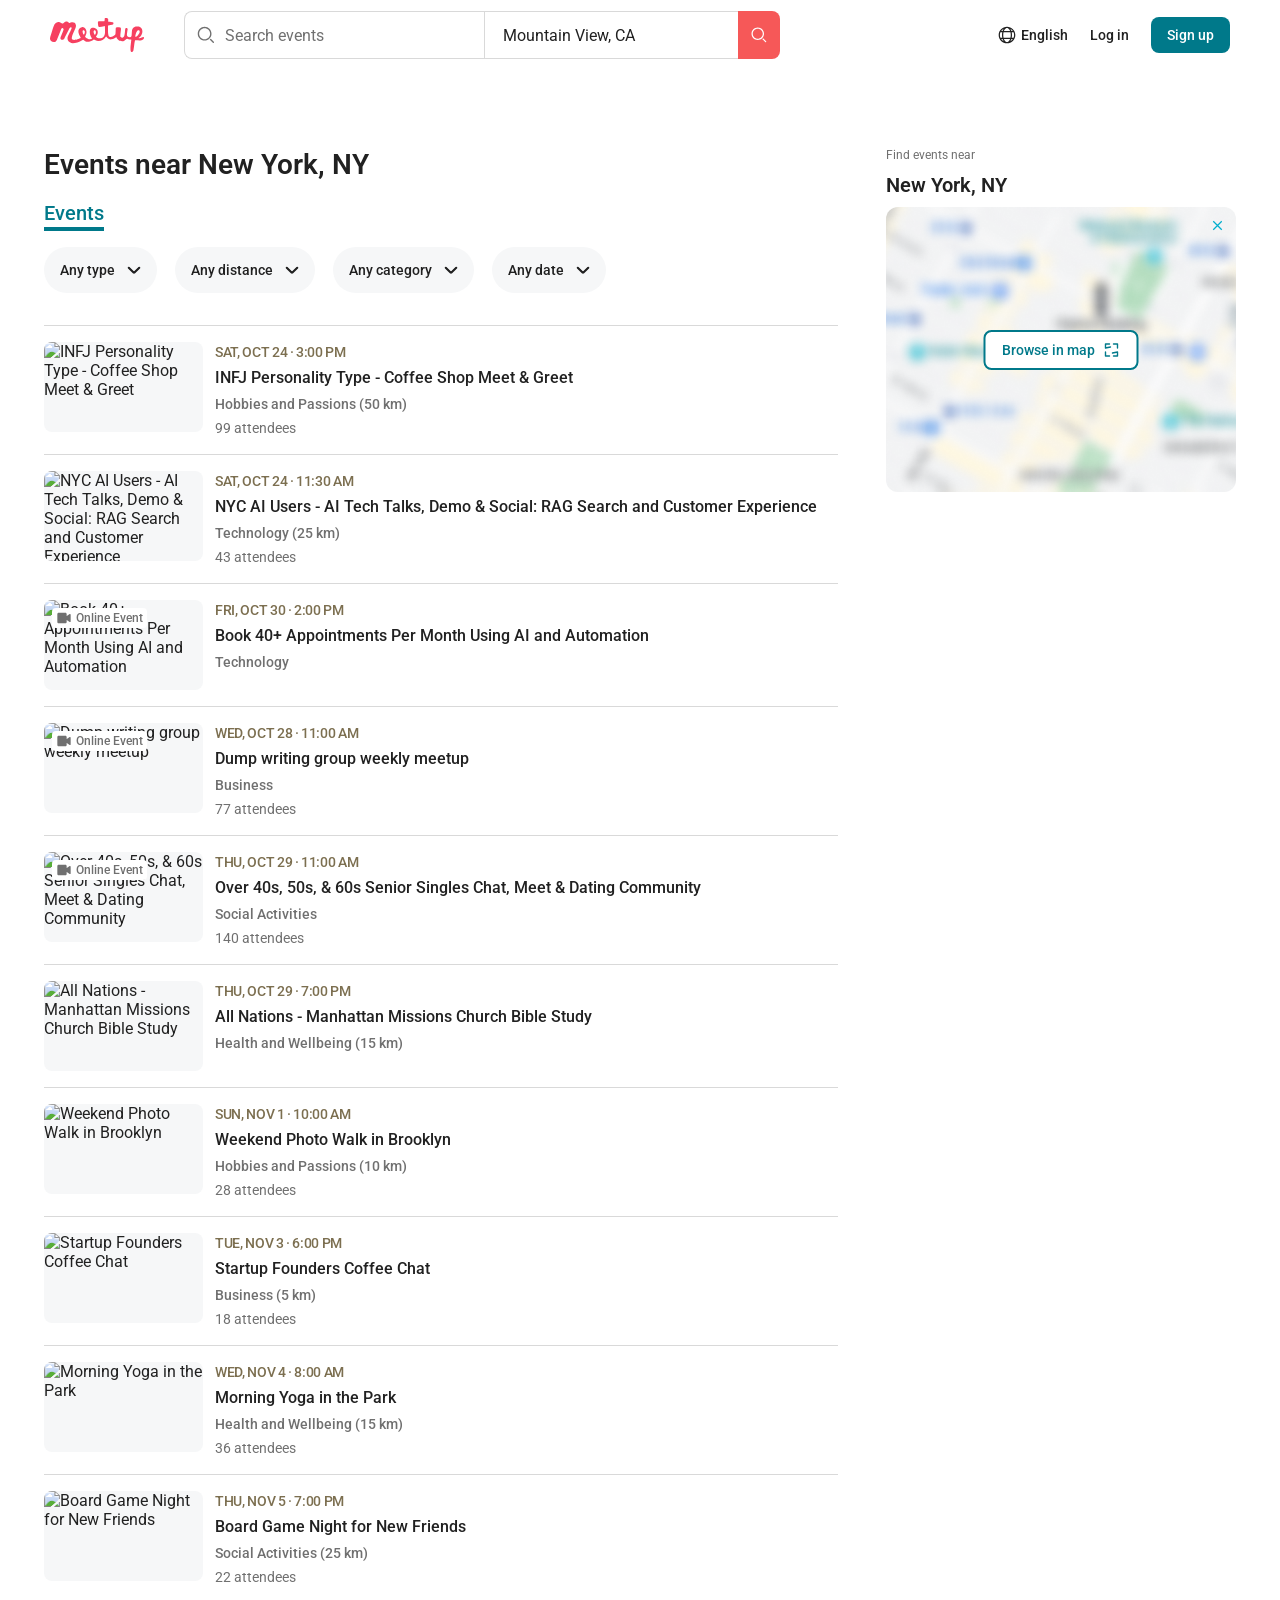
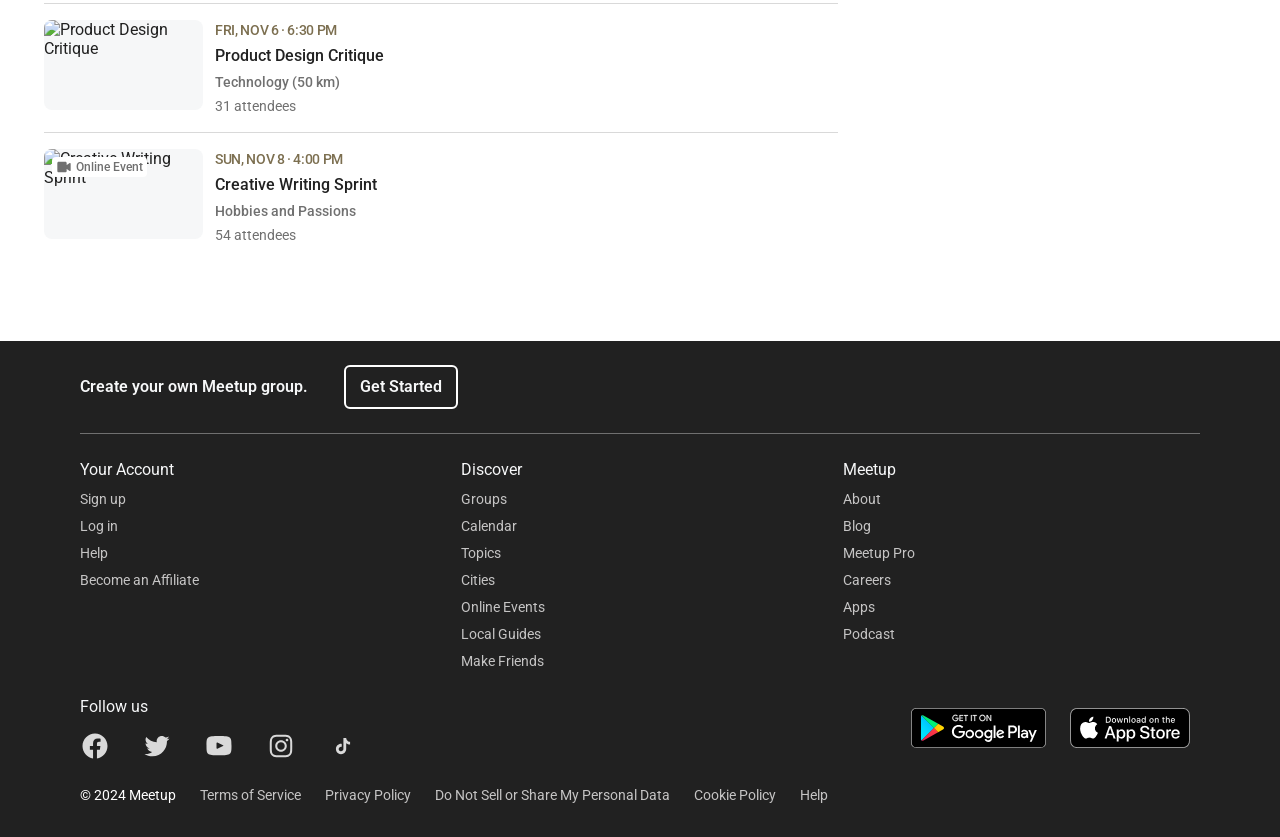
==== events.html @ 1668bad0 "Initial commit" ====
<!doctype html>
<html lang="en">
  <head>
    <meta charset="UTF-8" />
    <meta name="viewport" content="width=device-width, initial-scale=1.0" />
    <title>Events near New York, NY — Meetup</title>
    <link rel="stylesheet" href="styles/style.css" />
  </head>
  <body>
    <header class="header">
      <a class="header__logo" href="index.html" aria-label="Meetup home">
        <img src="assets/images/logo.svg" alt="Meetup" width="94" height="34" />
      </a>
      <div class="header__search">
        <label class="header__field header__field_search">
          <img class="header__icon" src="assets/images/search.svg" alt="" width="22" height="22" />
          <input type="text" placeholder="Search events" readonly aria-label="Search events" />
        </label>
        <label class="header__field header__field_location">
          <input type="text" value="Mountain View, CA" readonly aria-label="Location" />
        </label>
        <a class="header__submit" href="#" aria-hidden="true">
          <img src="assets/images/search-white.svg" alt="" width="20" height="20" />
        </a>
      </div>
      <div class="header__actions">
        <a class="header__lang" href="#">
          <img src="assets/images/globe.svg" alt="" width="20" height="20" />
          English
        </a>
        <a class="header__login" href="#">Log in</a>
        <a class="header__signup" href="#">Sign up</a>
      </div>
    </header>

    <div class="page-search header__search">
      <label class="header__field header__field_search">
        <img class="header__icon" src="assets/images/search.svg" alt="" width="22" height="22" />
        <input type="text" placeholder="Search events" readonly aria-label="Search events" />
      </label>
      <a class="header__submit" href="#" aria-hidden="true">
        <img src="assets/images/search-white.svg" alt="" width="20" height="20" />
      </a>
    </div>

    <main class="events-page">
      <div class="container events-layout">
        <div class="events-layout__main">
          <div class="events-layout__intro">
            <h1 class="events-page__title">Events near New York, NY</h1>
            <span class="events-page__tab">Events</span>
            <div class="filters">
              <div class="filter" data-filter="type">
                <button class="filter__button" type="button" aria-expanded="false">
                  <span class="filter__label">Any type</span>
                  <img src="assets/images/chevron.svg" alt="" width="14" height="14" />
                </button>
                <ul class="filter__menu" hidden>
                  <li><button class="filter__option" type="button" data-value="">Any type</button></li>
                  <li><button class="filter__option" type="button" data-value="online">Online</button></li>
                  <li><button class="filter__option" type="button" data-value="offline">Offline</button></li>
                </ul>
              </div>
              <div class="filter" data-filter="distance">
                <button class="filter__button" type="button" aria-expanded="false">
                  <span class="filter__label">Any distance</span>
                  <img src="assets/images/chevron.svg" alt="" width="14" height="14" />
                </button>
                <ul class="filter__menu" hidden>
                  <li><button class="filter__option" type="button" data-value="">Any distance</button></li>
                  <li><button class="filter__option" type="button" data-value="5">5 km</button></li>
                  <li><button class="filter__option" type="button" data-value="10">10 km</button></li>
                  <li><button class="filter__option" type="button" data-value="15">15 km</button></li>
                  <li><button class="filter__option" type="button" data-value="25">25 km</button></li>
                  <li><button class="filter__option" type="button" data-value="50">50 km</button></li>
                  <li><button class="filter__option" type="button" data-value="75">75 km</button></li>
                  <li><button class="filter__option" type="button" data-value="100">100 km</button></li>
                </ul>
              </div>
              <div class="filter" data-filter="category">
                <button class="filter__button" type="button" aria-expanded="false">
                  <span class="filter__label">Any category</span>
                  <img src="assets/images/chevron.svg" alt="" width="14" height="14" />
                </button>
                <ul class="filter__menu" hidden>
                  <li><button class="filter__option" type="button" data-value="">Any category</button></li>
                  <li><button class="filter__option" type="button" data-value="Social Activities">Social Activities</button></li>
                  <li><button class="filter__option" type="button" data-value="Hobbies and Passions">Hobbies and Passions</button></li>
                  <li><button class="filter__option" type="button" data-value="Health and Wellbeing">Health and Wellbeing</button></li>
                  <li><button class="filter__option" type="button" data-value="Business">Business</button></li>
                  <li><button class="filter__option" type="button" data-value="Technology">Technology</button></li>
                </ul>
              </div>
              <div class="filter" data-filter="date">
                <button class="filter__button" type="button" aria-expanded="false">
                  <span class="filter__label">Any date</span>
                  <img src="assets/images/chevron.svg" alt="" width="14" height="14" />
                </button>
                <ul class="filter__menu" data-filter-menu="date" hidden>
                  <li><button class="filter__option" type="button" data-value="">Any date</button></li>
                </ul>
              </div>
            </div>
          </div>
          <div class="event-list" data-events="list"></div>
        </div>

        <aside class="map-card">
          <p class="map-card__label">Find events near</p>
          <p class="map-card__city">New York, NY</p>
          <div class="map-card__frame">
            <img class="map-card__image" src="assets/images/map.png" alt="Map of events near New York" />
            <a class="map-card__close" href="#">
              <img src="assets/images/map-close.svg" alt="" width="15" height="15" />
            </a>
            <a class="map-card__browse" href="#">
              Browse in map
              <svg width="18" height="18" viewBox="0 0 18 18" fill="none" aria-hidden="true">
                <path d="M7 3H3v4M11 15h4v-4M3 7l5-1M15 11l-5 1M11 3h4v4M7 15H3v-4" stroke="#00798a" stroke-width="1.4" stroke-linecap="round" stroke-linejoin="round" />
              </svg>
            </a>
          </div>
        </aside>
      </div>
    </main>

    <footer class="footer">
      <div class="footer__inner">
        <div class="footer__cta">
          <p class="footer__cta-text">Create your own Meetup group.</p>
          <a class="footer__button" href="#">Get Started</a>
        </div>
        <nav class="footer__nav" aria-label="Footer">
          <div class="footer__column">
            <p class="footer__heading">Your Account</p>
            <a class="footer__link" href="#">Sign up</a>
            <a class="footer__link" href="#">Log in</a>
            <a class="footer__link" href="#">Help</a>
            <a class="footer__link" href="#">Become an Affiliate</a>
          </div>
          <div class="footer__column">
            <p class="footer__heading">Discover</p>
            <a class="footer__link" href="#">Groups</a>
            <a class="footer__link" href="#">Calendar</a>
            <a class="footer__link" href="#">Topics</a>
            <a class="footer__link" href="#">Cities</a>
            <a class="footer__link" href="#">Online Events</a>
            <a class="footer__link" href="#">Local Guides</a>
            <a class="footer__link" href="#">Make Friends</a>
          </div>
          <div class="footer__column">
            <p class="footer__heading">Meetup</p>
            <a class="footer__link" href="#">About</a>
            <a class="footer__link" href="#">Blog</a>
            <a class="footer__link" href="#">Meetup Pro</a>
            <a class="footer__link" href="#">Careers</a>
            <a class="footer__link" href="#">Apps</a>
            <a class="footer__link" href="#">Podcast</a>
          </div>
        </nav>
        <div class="footer__bottom">
          <div class="footer__social">
            <p class="footer__social-title">Follow us</p>
            <div class="footer__icons">
              <img src="assets/images/facebook.svg" alt="Facebook" width="30" height="30" />
              <img src="assets/images/twitter.svg" alt="Twitter" width="30" height="30" />
              <img src="assets/images/youtube.svg" alt="YouTube" width="30" height="30" />
              <img src="assets/images/instagram.svg" alt="Instagram" width="30" height="30" />
              <img src="assets/images/tiktok.svg" alt="TikTok" width="30" height="30" />
            </div>
          </div>
          <div class="footer__apps">
            <img class="footer__badge" src="assets/images/google-play.svg" alt="Get it on Google Play" width="140" height="40" />
            <img class="footer__badge" src="assets/images/app-store.png" alt="Download on the App Store" width="140" height="40" />
          </div>
        </div>
        <div class="footer__legal">
          <span class="footer__copy">© 2024 Meetup</span>
          <a class="footer__link" href="#">Terms of Service</a>
          <a class="footer__link" href="#">Privacy Policy</a>
          <a class="footer__link" href="#">Do Not Sell or Share My Personal Data</a>
          <a class="footer__link" href="#">Cookie Policy</a>
          <a class="footer__link" href="#">Help</a>
        </div>
      </div>
    </footer>

    <script src="js/main.js"></script>
  </body>
</html>
---- styles/style.css ----
@font-face {
  font-family: "Roboto";
  src: url("../assets/fonts/roboto-400.woff2") format("woff2");
  font-weight: 400;
  font-style: normal;
  font-display: swap;
}

@font-face {
  font-family: "Roboto";
  src: url("../assets/fonts/roboto-500.woff2") format("woff2");
  font-weight: 500;
  font-style: normal;
  font-display: swap;
}

@font-face {
  font-family: "Roboto";
  src: url("../assets/fonts/roboto-600.woff2") format("woff2");
  font-weight: 600;
  font-style: normal;
  font-display: swap;
}

@font-face {
  font-family: "Roboto";
  src: url("../assets/fonts/roboto-700.woff2") format("woff2");
  font-weight: 700;
  font-style: normal;
  font-display: swap;
}

*,
*::before,
*::after {
  box-sizing: border-box;
}

body {
  margin: 0;
  font-family: "Roboto", Arial, sans-serif;
  color: #212121;
  background: #fff;
}

h1,
h2,
h3,
p,
ul {
  margin: 0;
}

ul {
  padding: 0;
  list-style: none;
}

button,
input {
  font: inherit;
  color: inherit;
}

button {
  border: 0;
  background: none;
  cursor: pointer;
}

img {
  display: block;
  max-width: 100%;
}

a {
  color: inherit;
  text-decoration: none;
}

.container {
  width: min(1192px, calc(100% - 32px));
  margin-inline: auto;
}

.header {
  display: flex;
  align-items: center;
  padding: 11px 50px;
  gap: 40px;
  background: #fff;
}

.header__logo {
  display: flex;
  flex-shrink: 0;
  width: 94px;
  height: 34px;
}

.header__logo img {
  width: 94px;
  height: 34px;
}

.header__search {
  display: flex;
  align-items: stretch;
  flex-shrink: 0;
}

.header__field {
  display: flex;
  align-items: center;
  gap: 6px;
  background: #fff;
  border: 1px solid #d9d9d9;
}

.header__field_search {
  width: 300px;
  padding: 12px 10px;
  border-right: 0;
  border-radius: 8px 0 0 8px;
}

.header__field_location {
  width: 254px;
  padding: 12px 16px;
  border-right: 0;
}

.header__field input {
  width: 100%;
  border: 0;
  outline: 0;
  background: transparent;
  font-size: 16px;
  line-height: 16px;
}

.header__field_search input::placeholder {
  color: #707070;
}

.header__icon {
  width: 22px;
  height: 22px;
  flex-shrink: 0;
}

.header__submit {
  display: flex;
  align-items: center;
  justify-content: center;
  width: 42px;
  background: #f65858;
  border-radius: 0 8px 8px 0;
}

.header__submit img {
  width: 20px;
  height: 20px;
}

.header__actions {
  display: flex;
  align-items: center;
  gap: 22px;
  margin-left: auto;
}

.header__lang,
.header__login,
.header__signup {
  font-size: 14px;
  line-height: 20px;
  font-weight: 500;
}

.header__lang {
  display: flex;
  align-items: center;
  gap: 4px;
}

.header__lang img {
  width: 20px;
  height: 20px;
}

.header__signup {
  display: inline-flex;
  align-items: center;
  justify-content: center;
  padding: 8px 16px;
  border-radius: 8px;
  background: #00798a;
  color: #fff;
}

.page-search {
  display: none;
}

.hero {
  padding-top: 71px;
  padding-bottom: 98px;
}

.hero__inner {
  display: flex;
  align-items: center;
  justify-content: space-between;
  gap: 48px;
}

.hero__content {
  display: flex;
  flex-direction: column;
  align-items: flex-start;
  gap: 24px;
  max-width: 610px;
}

.hero__title {
  font-size: 42px;
  line-height: 52px;
  font-weight: 700;
}

.hero__text {
  max-width: 609px;
  font-size: 16px;
  line-height: 24px;
  font-weight: 400;
}

.hero__button {
  display: inline-flex;
  align-items: center;
  padding: 8px 16px;
  border-radius: 8px;
  background: #00798a;
  color: #fff;
  font-size: 16px;
  line-height: 24px;
}

.hero__button:hover {
  background: #006574;
}

.hero__image {
  width: 379px;
  object-fit: contain;
  flex-shrink: 0;
}

.events-block {
  padding-top: 24px;
}

.events-block__inner {
  display: flex;
  flex-direction: column;
  gap: 40px;
}

.events {
  display: flex;
  flex-direction: column;
  gap: 24px;
}

.events__head {
  display: flex;
  align-items: center;
  justify-content: space-between;
  gap: 16px;
}

.events__heading {
  display: flex;
  align-items: center;
  gap: 12px;
}

.events__title {
  font-size: 28px;
  line-height: 36px;
  font-weight: 600;
}

.events__place {
  display: flex;
  align-items: center;
  gap: 8px;
  padding: 10px 12px;
  border-radius: 8px;
  background: rgba(151, 202, 209, 0.12);
  color: #00798a;
  font-size: 20px;
  line-height: 24px;
  font-weight: 600;
}

.events__place img {
  width: 22px;
  height: 22px;
}

.events__all {
  color: #00798a;
  font-size: 16px;
  line-height: 24px;
  font-weight: 500;
}

.events__all:hover {
  text-decoration: underline;
}

.events__list {
  display: grid;
  grid-template-columns: repeat(4, minmax(0, 1fr));
  gap: 36px;
}

.event-card {
  display: flex;
  flex-direction: column;
  gap: 12px;
  min-width: 0;
  min-height: 399px;
}

.event-card__media,
.event-row__media {
  position: relative;
}

.event-card__image {
  width: 100%;
  aspect-ratio: 272 / 153;
  object-fit: cover;
  border-radius: 8px;
  background: #f6f7f8;
}

.event-card__body {
  display: flex;
  flex-direction: column;
  gap: 14px;
}

.event-card__title {
  font-size: 20px;
  line-height: 24px;
  font-weight: 600;
}

.event-card__category {
  color: #707070;
  font-size: 14px;
  line-height: 20px;
  font-weight: 500;
}

.event-card__details {
  display: flex;
  flex-direction: column;
  gap: 8px;
}

.event-card__stats {
  display: flex;
  flex-wrap: wrap;
  align-items: center;
  gap: 16px;
}

.event-card__stat {
  display: flex;
  align-items: center;
  gap: 6px;
  font-size: 16px;
  line-height: 24px;
}

.event-card__date {
  font-size: 14px;
  line-height: 20px;
  letter-spacing: -0.35px;
  text-transform: uppercase;
}

.event-card__stat img {
  width: 20px;
  height: 20px;
  flex-shrink: 0;
}

.event-badge {
  position: absolute;
  top: 8px;
  left: 8px;
  display: flex;
  align-items: center;
  gap: 4px;
  padding: 2px 4px;
  border-radius: 4px;
  background: #fff;
}

.event-badge__icon {
  width: 16px;
  height: 16px;
}

.event-badge__text {
  color: #707070;
  font-size: 12px;
  line-height: 16px;
  font-weight: 500;
}

.page-rest {
  display: flex;
  flex-direction: column;
  gap: 64px;
  padding-top: 40px;
  padding-bottom: 64px;
}

.join {
  display: flex;
  align-items: center;
  justify-content: space-between;
  gap: 24px;
  padding: 20px 56px;
  border-radius: 8px;
  background: rgba(151, 202, 209, 0.08);
}

.join__content {
  display: flex;
  flex-direction: column;
  align-items: flex-start;
  gap: 16px;
  max-width: 680px;
}

.join__title,
.section-title {
  font-size: 28px;
  line-height: 36px;
  font-weight: 600;
}

.join__text,
.section-text {
  font-size: 16px;
  line-height: 24px;
}

.join__text {
  max-width: 665px;
}

.join__button {
  display: inline-flex;
  align-items: center;
  justify-content: center;
  width: 192px;
  padding: 8px 16px;
  border-radius: 8px;
  background: #e32359;
  color: #fff;
  font-size: 16px;
  line-height: 24px;
  font-weight: 500;
}

.join__image {
  width: 341px;
  object-fit: contain;
  flex-shrink: 0;
}

.categories,
.cities,
.works,
.stories {
  display: flex;
  flex-direction: column;
  gap: 24px;
}

.categories__list {
  display: grid;
  grid-template-columns: repeat(8, minmax(0, 1fr));
  gap: 16px;
}

.category {
  display: flex;
  flex-direction: column;
  align-items: center;
  justify-content: flex-start;
  gap: 6px;
  padding: 22px 12px;
  border-radius: 8px;
  background: rgba(151, 202, 209, 0.08);
  text-align: center;
}

.category img {
  width: 20px;
  height: 20px;
}

.category__name {
  font-size: 16px;
  line-height: 24px;
  font-weight: 500;
}

.cities {
  gap: 28px;
}

.cities__intro,
.stories__intro {
  display: flex;
  flex-direction: column;
  gap: 16px;
}

.section-text {
  max-width: 894px;
  color: #707070;
}

.cities__list {
  display: grid;
  grid-template-columns: repeat(5, minmax(0, 1fr));
  gap: 42px;
}

.city {
  display: flex;
  flex-direction: column;
  align-items: center;
  gap: 24px;
}

.city__image {
  width: 100%;
  max-width: 205px;
  aspect-ratio: 1;
  object-fit: cover;
  border-radius: 50%;
}

.city__name {
  font-size: 20px;
  line-height: 28px;
  font-weight: 600;
  text-align: center;
}

.works__list {
  display: grid;
  grid-template-columns: repeat(2, minmax(0, 1fr));
  gap: 32px;
}

.works__card {
  display: flex;
  align-items: flex-start;
  gap: 24px;
  padding: 32px 24px;
  border-radius: 8px;
  background: rgba(151, 202, 209, 0.08);
}

.works__card img {
  width: 41px;
  height: 41px;
  flex-shrink: 0;
}

.works__content {
  display: flex;
  flex-direction: column;
  align-items: flex-start;
  gap: 16px;
}

.works__title {
  font-size: 20px;
  line-height: 24px;
  font-weight: 600;
}

.works__text {
  font-size: 16px;
  line-height: 24px;
}

.works__link {
  color: #00798a;
  font-size: 16px;
  line-height: 24px;
  font-weight: 500;
}

.stories__list {
  display: grid;
  grid-template-columns: repeat(3, minmax(0, 1fr));
  gap: 32px;
}

.story {
  display: flex;
  flex-direction: column;
  align-items: flex-start;
  gap: 16px;
}

.story__image {
  width: 100%;
  aspect-ratio: 376 / 192;
  object-fit: cover;
  border-radius: 8px;
}

.story__title {
  font-size: 18px;
  line-height: 28px;
  font-weight: 600;
}

.story__text {
  color: #707070;
  font-size: 16px;
  line-height: 24px;
}

.story__link {
  color: #00798a;
  font-size: 16px;
  line-height: 24px;
}

.events-page {
  padding-top: 77px;
  padding-bottom: 80px;
}

.events-layout {
  display: grid;
  grid-template-columns: minmax(0, 1fr) 350px;
  gap: 48px;
  align-items: start;
}

.events-layout__main {
  display: flex;
  flex-direction: column;
  gap: 32px;
  min-width: 0;
}

.events-layout__intro {
  display: flex;
  flex-direction: column;
  align-items: flex-start;
  gap: 16px;
}

.events-page__title {
  font-size: 28px;
  line-height: 36px;
  font-weight: 600;
}

.events-page__tab {
  border-bottom: 4px solid #00798a;
  color: #00798a;
  font-size: 20px;
  line-height: 28px;
  font-weight: 500;
}

.filters {
  display: flex;
  flex-wrap: wrap;
  gap: 18px;
}

.filter {
  position: relative;
}

.filter__button {
  display: flex;
  align-items: center;
  justify-content: center;
  gap: 12px;
  padding: 16px;
  border-radius: 40px;
  background: #f6f7f8;
  font-size: 14px;
  line-height: 14px;
  font-weight: 500;
}

.filter__button img {
  width: 14px;
  height: 14px;
}

.filter_open .filter__button img {
  transform: rotate(180deg);
}

.filter__menu {
  position: absolute;
  z-index: 5;
  top: calc(100% + 8px);
  left: 0;
  display: flex;
  flex-direction: column;
  min-width: max-content;
  padding-block: 8px;
  border: 1px solid #d9d9d9;
  border-radius: 12px;
  background: #fff;
  box-shadow: 0 8px 24px rgba(33, 33, 33, 0.12);
}

.filter__menu[hidden] {
  display: none;
}

.filter__option {
  padding: 10px 16px;
  text-align: left;
  font-size: 14px;
  line-height: 20px;
  white-space: nowrap;
}

.filter__option:hover {
  background: #f6f7f8;
}

.event-list {
  display: flex;
  flex-direction: column;
}

.event-row {
  display: flex;
  gap: 12px;
  padding-block: 16px;
  border-top: 1px solid #d9d9d9;
}

.event-row__image {
  width: 159px;
  aspect-ratio: 159 / 90;
  object-fit: cover;
  border-radius: 8px;
  background: #f6f7f8;
}

.event-row__body {
  display: flex;
  flex-direction: column;
  gap: 4px;
  min-width: 0;
}

.event-row__date {
  color: #7c6f50;
  font-size: 14px;
  line-height: 20px;
  font-weight: 500;
  letter-spacing: -0.35px;
  text-transform: uppercase;
}

.event-row__title {
  font-size: 16px;
  line-height: 24px;
  font-weight: 500;
}

.event-row__category,
.event-row__attendees {
  color: #707070;
  font-size: 14px;
  line-height: 20px;
}

.event-row__category {
  font-weight: 500;
}

.events-empty {
  padding-top: 24px;
  color: #707070;
  font-size: 16px;
  line-height: 24px;
}

.map-card {
  display: flex;
  flex-direction: column;
  gap: 8px;
}

.map-card__label {
  color: #707070;
  font-size: 12px;
  line-height: 16px;
}

.map-card__city {
  font-size: 20px;
  line-height: 28px;
  font-weight: 600;
}

.map-card__frame {
  position: relative;
  aspect-ratio: 350 / 285;
  border-radius: 12px;
  overflow: hidden;
}

.map-card__image {
  width: 100%;
  height: 100%;
  object-fit: cover;
}

.map-card__close {
  position: absolute;
  top: 11px;
  right: 11px;
  width: 15px;
  height: 15px;
}

.map-card__close img {
  width: 15px;
  height: 15px;
}

.map-card__browse {
  position: absolute;
  top: 50%;
  left: 50%;
  display: flex;
  align-items: center;
  justify-content: center;
  gap: 8px;
  padding: 8px 16px;
  border: 2px solid #00798a;
  border-radius: 8px;
  background: #fff;
  color: #00798a;
  font-size: 14px;
  line-height: 20px;
  font-weight: 500;
  transform: translate(-50%, -50%);
  white-space: nowrap;
}

.footer {
  background: #212121;
  color: #f6f7f8;
}

.footer__inner {
  display: flex;
  flex-direction: column;
  gap: 24px;
  width: min(1120px, calc(100% - 32px));
  margin-inline: auto;
  padding-block: 24px 32px;
}

.footer__cta {
  display: flex;
  align-items: center;
  gap: 36px;
  padding-bottom: 24px;
  border-bottom: 1px solid #707070;
}

.footer__cta-text {
  font-size: 16px;
  line-height: 24px;
  font-weight: 600;
}

.footer__button {
  display: inline-flex;
  align-items: center;
  justify-content: center;
  padding: 8px 14px;
  border: 2px solid #fff;
  border-radius: 6px;
  font-size: 16px;
  line-height: 24px;
  font-weight: 600;
}

.footer__nav {
  display: grid;
  grid-template-columns: repeat(3, minmax(0, 1fr));
  gap: 24px;
}

.footer__column {
  display: flex;
  flex-direction: column;
  align-items: flex-start;
  gap: 7px;
}

.footer__heading {
  font-size: 16px;
  line-height: 24px;
}

.footer__link {
  color: #c5c4c4;
  font-size: 14px;
  line-height: 20px;
}

.footer__bottom {
  display: flex;
  align-items: center;
  justify-content: space-between;
  gap: 24px;
}

.footer__social {
  display: flex;
  flex-direction: column;
  gap: 12px;
}

.footer__social-title {
  font-size: 16px;
  line-height: 24px;
}

.footer__icons {
  display: flex;
  align-items: center;
  gap: 32px;
}

.footer__icons img {
  width: 30px;
  height: 30px;
}

.footer__apps {
  display: flex;
  align-items: center;
  gap: 12px;
}

.footer__badge {
  width: 140px;
  object-fit: contain;
}

.footer__legal {
  display: flex;
  flex-wrap: wrap;
  align-items: center;
  gap: 24px;
}

.footer__copy {
  color: #fff;
  font-size: 14px;
  line-height: 20px;
}

.footer__legal .footer__link {
  font-size: 14px;
  line-height: 20px;
}

@media (max-width: 1100px) {
  .header {
    padding: 14px 16px;
    gap: 16px;
  }

  .header__search,
  .header__lang,
  .header__login {
    display: none;
  }

  .page-search {
    display: flex;
    width: min(1192px, calc(100% - 32px));
    margin: 16px auto 0;
  }

  .page-search .header__field_search {
    flex: 1;
    width: auto;
  }

  .events__list,
  .categories__list {
    grid-template-columns: repeat(2, minmax(0, 1fr));
  }

  .cities__list {
    grid-template-columns: repeat(3, minmax(0, 1fr));
  }

  .stories__list,
  .works__list,
  .events-layout {
    grid-template-columns: 1fr;
  }

  .map-card {
    display: none;
  }

  .join {
    padding-inline: 24px;
  }

  .join__image {
    width: 220px;
    height: auto;
  }
}

@media (max-width: 720px) {
  .hero {
    padding-top: 28px;
    padding-bottom: 40px;
  }

  .hero__inner {
    flex-direction: column;
    align-items: flex-start;
    gap: 28px;
  }

  .hero__title {
    font-size: 32px;
    line-height: 40px;
  }

  .hero__image {
    width: min(100%, 280px);
    height: auto;
    align-self: center;
  }

  .events__head,
  .events__heading {
    align-items: flex-start;
    flex-direction: column;
  }

  .events__title,
  .section-title,
  .join__title,
  .events-page__title {
    font-size: 24px;
    line-height: 32px;
  }

  .categories__list,
  .cities__list {
    grid-template-columns: 1fr 1fr;
  }

  .events__list {
    grid-template-columns: 1fr;
  }

  .events-page {
    padding-top: 28px;
  }

  .event-row {
    gap: 12px;
  }

  .event-row__image {
    width: 98px;
  }

  .join {
    flex-direction: column;
    align-items: flex-start;
    padding: 24px 16px;
  }

  .join__image {
    width: 100%;
  }

  .works__card {
    padding: 20px 16px;
  }

  .footer__bottom,
  .footer__cta {
    flex-direction: column;
    align-items: flex-start;
  }

  .footer__apps {
    flex-wrap: wrap;
  }

  .filters {
    flex-wrap: nowrap;
    width: 100%;
    overflow-x: auto;
  }

  .filter {
    flex-shrink: 0;
  }
}
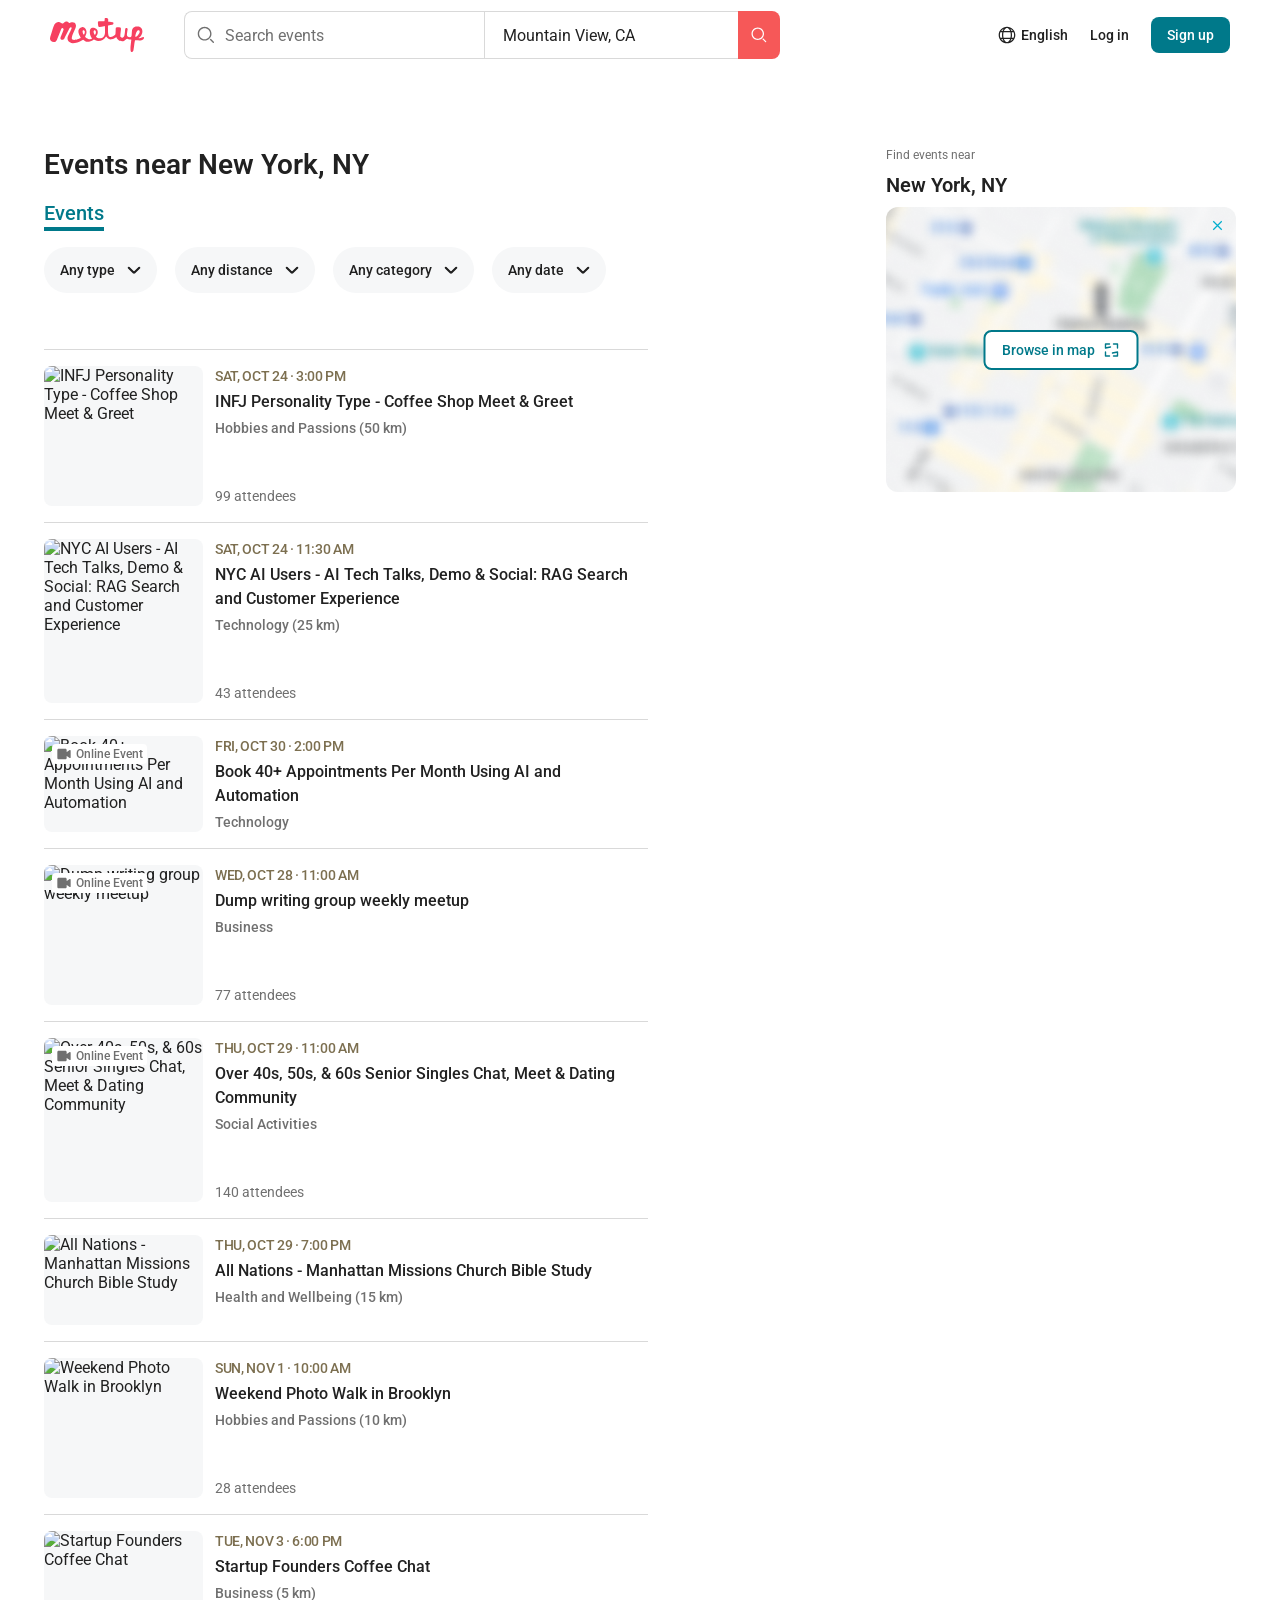
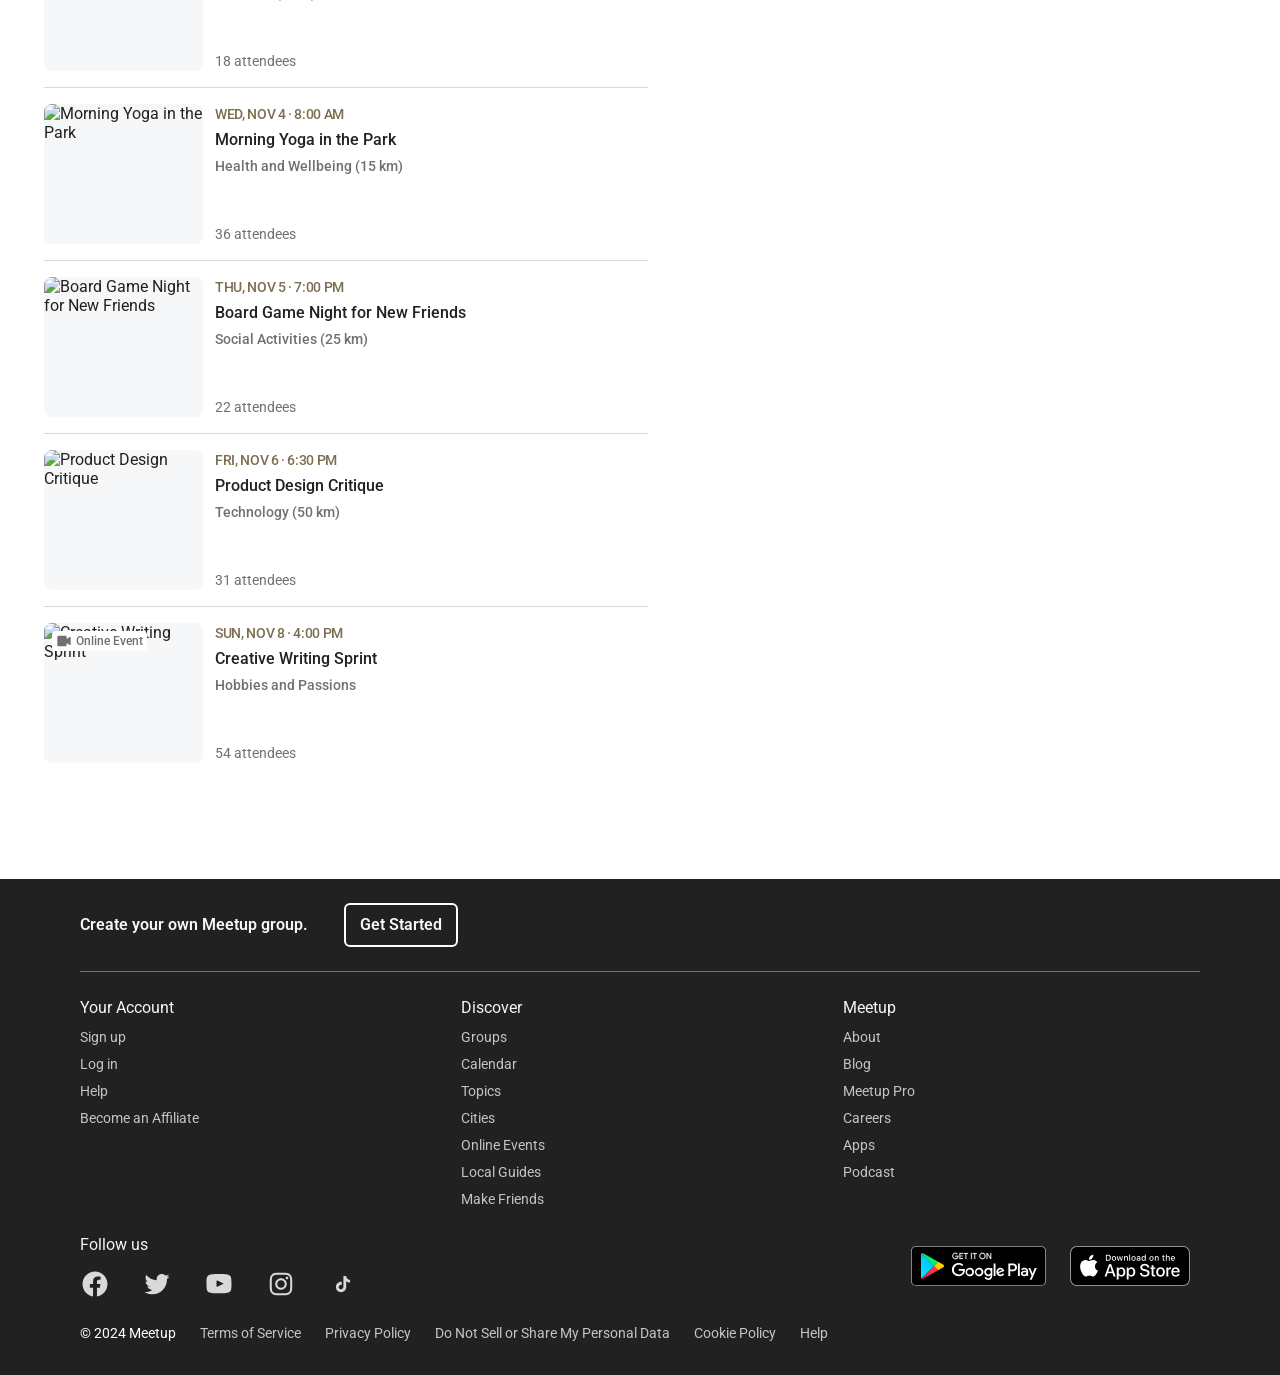
==== commit aadbedde: "Final update project" ====
--- a/events.html
+++ b/events.html
@@ -32,16 +32,6 @@
         <a class="header__signup" href="#">Sign up</a>
       </div>
     </header>
-
-    <div class="page-search header__search">
-      <label class="header__field header__field_search">
-        <img class="header__icon" src="assets/images/search.svg" alt="" width="22" height="22" />
-        <input type="text" placeholder="Search events" readonly aria-label="Search events" />
-      </label>
-      <a class="header__submit" href="#" aria-hidden="true">
-        <img src="assets/images/search-white.svg" alt="" width="20" height="20" />
-      </a>
-    </div>
 
     <main class="events-page">
       <div class="container events-layout">
--- a/styles/style.css
+++ b/styles/style.css
@@ -199,10 +199,6 @@
   color: #fff;
 }
 
-.page-search {
-  display: none;
-}
-
 .hero {
   padding-top: 71px;
   padding-bottom: 98px;
@@ -321,6 +317,10 @@
   text-decoration: underline;
 }
 
+.events__rows {
+  display: none;
+}
+
 .events__list {
   display: grid;
   grid-template-columns: repeat(4, minmax(0, 1fr));
@@ -636,6 +636,13 @@
   border-radius: 8px;
 }
 
+.story__content {
+  display: flex;
+  flex-direction: column;
+  align-items: flex-start;
+  gap: 16px;
+}
+
 .story__title {
   font-size: 18px;
   line-height: 28px;
@@ -656,7 +663,7 @@
 
 .events-page {
   padding-top: 77px;
-  padding-bottom: 80px;
+  padding-bottom: 100px;
 }
 
 .events-layout {
@@ -669,11 +676,13 @@
 .events-layout__main {
   display: flex;
   flex-direction: column;
-  gap: 32px;
-  min-width: 0;
+  gap: 56px;
+  max-width: 604px;
 }
 
 .events-layout__intro {
+  position: relative;
+  z-index: 2;
   display: flex;
   flex-direction: column;
   align-items: flex-start;
@@ -763,14 +772,22 @@
 }
 
 .event-row {
+  position: relative;
   display: flex;
   gap: 12px;
-  padding-block: 16px;
+  padding: 16px 0;
   border-top: 1px solid #d9d9d9;
 }
 
+.event-row .event-badge {
+  position: absolute;
+  top: 24px;
+  left: 8px;
+}
+
 .event-row__image {
-  width: 159px;
+  min-width: 159px;
+  max-width: 159px;
   aspect-ratio: 159 / 90;
   object-fit: cover;
   border-radius: 8px;
@@ -780,8 +797,14 @@
 .event-row__body {
   display: flex;
   flex-direction: column;
+  gap: 48px;
+  min-width: 0;
+}
+
+.event-row__content {
+  display: flex;
+  flex-direction: column;
   gap: 4px;
-  min-width: 0;
 }
 
 .event-row__date {
@@ -1003,32 +1026,42 @@
   line-height: 20px;
 }
 
-@media (max-width: 1100px) {
+@media (max-width: 1150px) {
   .header {
+    flex-wrap: wrap;
     padding: 14px 16px;
-    gap: 16px;
-  }
-
-  .header__search,
-  .header__lang,
-  .header__login {
+    gap: 12px 16px;
+  }
+
+  .header__search {
+    display: flex;
+    flex: 1 1 100%;
+    order: 1;
+    min-width: 0;
+  }
+
+  .header__field_location {
     display: none;
   }
 
-  .page-search {
-    display: flex;
-    width: min(1192px, calc(100% - 32px));
-    margin: 16px auto 0;
-  }
-
-  .page-search .header__field_search {
+  .header__field_search {
     flex: 1;
     width: auto;
-  }
-
-  .events__list,
+    height: 42px;
+    padding: 0 10px;
+  }
+
+  .header__submit {
+    height: 42px;
+    flex-shrink: 0;
+  }
+
+  .events__list {
+    grid-template-columns: repeat(2, minmax(0, 1fr));
+  }
+
   .categories__list {
-    grid-template-columns: repeat(2, minmax(0, 1fr));
+    grid-template-columns: repeat(4, minmax(0, 1fr));
   }
 
   .cities__list {
@@ -1036,9 +1069,19 @@
   }
 
   .stories__list,
-  .works__list,
+  .works__list {
+    grid-template-columns: 1fr;
+  }
+
   .events-layout {
-    grid-template-columns: 1fr;
+    grid-template-columns: minmax(0, 1fr);
+  }
+
+  .events-layout__main,
+  .events,
+  .events-block__inner,
+  .page-rest {
+    min-width: 0;
   }
 
   .map-card {
@@ -1056,91 +1099,340 @@
 }
 
 @media (max-width: 720px) {
+  .header__actions {
+    gap: 16px;
+  }
+
   .hero {
-    padding-top: 28px;
-    padding-bottom: 40px;
-  }
-
+    padding-top: 30px;
+    padding-bottom: 20px;
+  }
+  .header__lang,
+  .header__login,
+  .header__signup {
+    font-size: 12px;
+    line-height: 17px;
+  }
+  .header__lang img {
+    width: 15px;
+    height: 15px;
+  }
+  .events-block {
+    padding-top: 0px;
+  }
+  .header__signup {
+    padding: 6px 13px;
+  }
   .hero__inner {
     flex-direction: column;
-    align-items: flex-start;
-    gap: 28px;
+    align-items: stretch;
+    gap: 10px;
+  }
+
+  .hero__content {
+    gap: 20px;
+    max-width: none;
   }
 
   .hero__title {
-    font-size: 32px;
-    line-height: 40px;
+    font-size: 24px;
+    line-height: 30px;
   }
 
   .hero__image {
-    width: min(100%, 280px);
-    height: auto;
+    width: 215px;
     align-self: center;
   }
 
-  .events__head,
+  .events__head {
+    align-items: center;
+    flex-wrap: wrap;
+    gap: 8px 12px;
+  }
+
   .events__heading {
-    align-items: flex-start;
-    flex-direction: column;
+    flex-wrap: wrap;
+    gap: 8px;
   }
 
   .events__title,
   .section-title,
   .join__title,
   .events-page__title {
-    font-size: 24px;
-    line-height: 32px;
-  }
-
+    font-size: 20px;
+    line-height: 24px;
+  }
+  .events__place {
+    padding: 6px 10px;
+    font-size: 14px;
+    line-height: 20px;
+  }
+  .event-row__category,
+  .event-row__attendees {
+    font-size: 9px;
+    line-height: 12px;
+  }
+  .event-row {
+    padding: 10px 0 20px 0;
+    gap: 7px;
+  }
+  .event-row__date {
+    font-size: 9px;
+    line-height: 12px;
+    letter-spacing: -0.21px;
+  }
+  .event-row__title {
+    font-size: 10px;
+    line-height: 15px;
+  }
+  .events {
+    gap: 16px;
+  }
+  .events__place img {
+    width: 16px;
+    height: 16px;
+  }
+
+  .events__all {
+    display: none;
+  }
+
+  .events,
+  .events__list,
+  .events__rows,
+  .events__head,
+  .event-list,
+  .event-row,
+  .event-row__body,
+  .event-row__content,
+  .filters,
+  .join,
+  .footer__inner {
+    min-width: 0;
+  }
+
+  .hero__title,
+  .hero__text,
+  .event-row__title,
+  .event-card__title,
+  .join__text,
+  .section-text {
+    overflow-wrap: break-word;
+  }
+
+  .page-rest {
+    gap: 40px;
+    padding-top: 32px;
+    padding-bottom: 100px;
+  }
   .categories__list,
   .cities__list {
     grid-template-columns: 1fr 1fr;
   }
 
+  .categories__list {
+    gap: 12px 23px;
+  }
+  .works__title {
+    font-size: 12px;
+    line-height: 15px;
+  }
+  .works__text,
+  .works__link {
+    font-size: 10px;
+    line-height: 15px;
+  }
+  .category {
+    padding: 22px 0 16px 0;
+  }
+
+  .category__name {
+    font-size: 16px;
+    line-height: 20px;
+  }
+
+  .cities__list,
+  .city,
+  .works {
+    gap: 18px;
+  }
+
+  .city__name {
+    font-size: 16px;
+    line-height: 24px;
+  }
+
   .events__list {
-    grid-template-columns: 1fr;
+    display: flex;
+    flex-direction: column;
+  }
+
+  .event-card {
+    display: none;
+  }
+
+  .events__rows {
+    display: flex;
+    flex-direction: column;
   }
 
   .events-page {
-    padding-top: 28px;
-  }
-
-  .event-row {
-    gap: 12px;
+    padding-top: 8px;
+    padding-bottom: 48px;
+  }
+
+  .events-layout__main {
+    gap: 24px;
   }
 
   .event-row__image {
-    width: 98px;
+    width: 96px;
+    min-width: 96px;
+    max-width: 96px;
+    flex-shrink: 0;
+  }
+
+  .event-row__body {
+    gap: 20px;
+  }
+
+  .event-row .event-badge {
+    position: static;
   }
 
   .join {
     flex-direction: column;
-    align-items: flex-start;
-    padding: 24px 16px;
+    align-items: stretch;
+    gap: 16px;
+    padding: 16px;
+  }
+  .join__text,
+  .section-text,
+  .story__content p,
+  .story__content a {
+    font-size: 12px;
+  }
+  .join__content {
+    display: contents;
+  }
+
+  .join__title {
+    order: 1;
   }
 
   .join__image {
-    width: 100%;
+    order: 2;
+    width: 220px;
+    align-self: center;
+  }
+
+  .join__text {
+    order: 3;
+  }
+
+  .join__button {
+    order: 4;
+    align-self: center;
   }
 
   .works__card {
+    gap: 16px;
     padding: 20px 16px;
   }
 
-  .footer__bottom,
+  .works__card img {
+    width: 26px;
+    height: 26px;
+  }
+
+  .works__content {
+    gap: 10px;
+  }
+  .works__list {
+    gap: 12px;
+  }
+  .stories .section-text {
+    display: none;
+  }
+  .story__content {
+    max-width: 280px;
+    gap: 12px;
+  }
+  .story__content h3 {
+    font-size: 16px;
+    line-height: 26px;
+  }
+  .footer__inner {
+    width: calc(100% - 36px);
+    padding: 42px 0 36px;
+    gap: 32px;
+  }
+
   .footer__cta {
-    flex-direction: column;
-    align-items: flex-start;
+    justify-content: space-between;
+    gap: 12px;
+    padding-bottom: 20px;
+  }
+  .footer__cta-text {
+    white-space: nowrap;
+  }
+
+  .footer__button {
+    flex-shrink: 0;
+    height: 44px;
+    padding: 0 12px;
+  }
+
+  .footer__nav {
+    grid-template-columns: max-content max-content minmax(0, 1fr);
+    column-gap: 20px;
+  }
+
+  .footer__column {
+    gap: 8px;
+  }
+
+  .footer__link {
+    white-space: nowrap;
   }
 
   .footer__apps {
-    flex-wrap: wrap;
-  }
-
+    display: none;
+  }
+
+  .footer__legal {
+    gap: 0;
+  }
+
+  .footer__legal .footer__link {
+    display: none;
+  }
+  .event-badge__text {
+    font-size: 8px;
+  }
+  .event-badge__icon {
+    width: 10px;
+    height: 10px;
+  }
+  .events-page__tab {
+    font-size: 20px;
+    line-height: 28px;
+  }
   .filters {
     flex-wrap: nowrap;
     width: 100%;
+    max-width: 100%;
     overflow-x: auto;
+    padding-bottom: 10px;
+  }
+
+  .filters::-webkit-scrollbar {
+    height: 6px;
+  }
+
+  .filters::-webkit-scrollbar-thumb {
+    border-radius: 6px;
+    background: #c5c4c4;
   }
 
   .filter {
